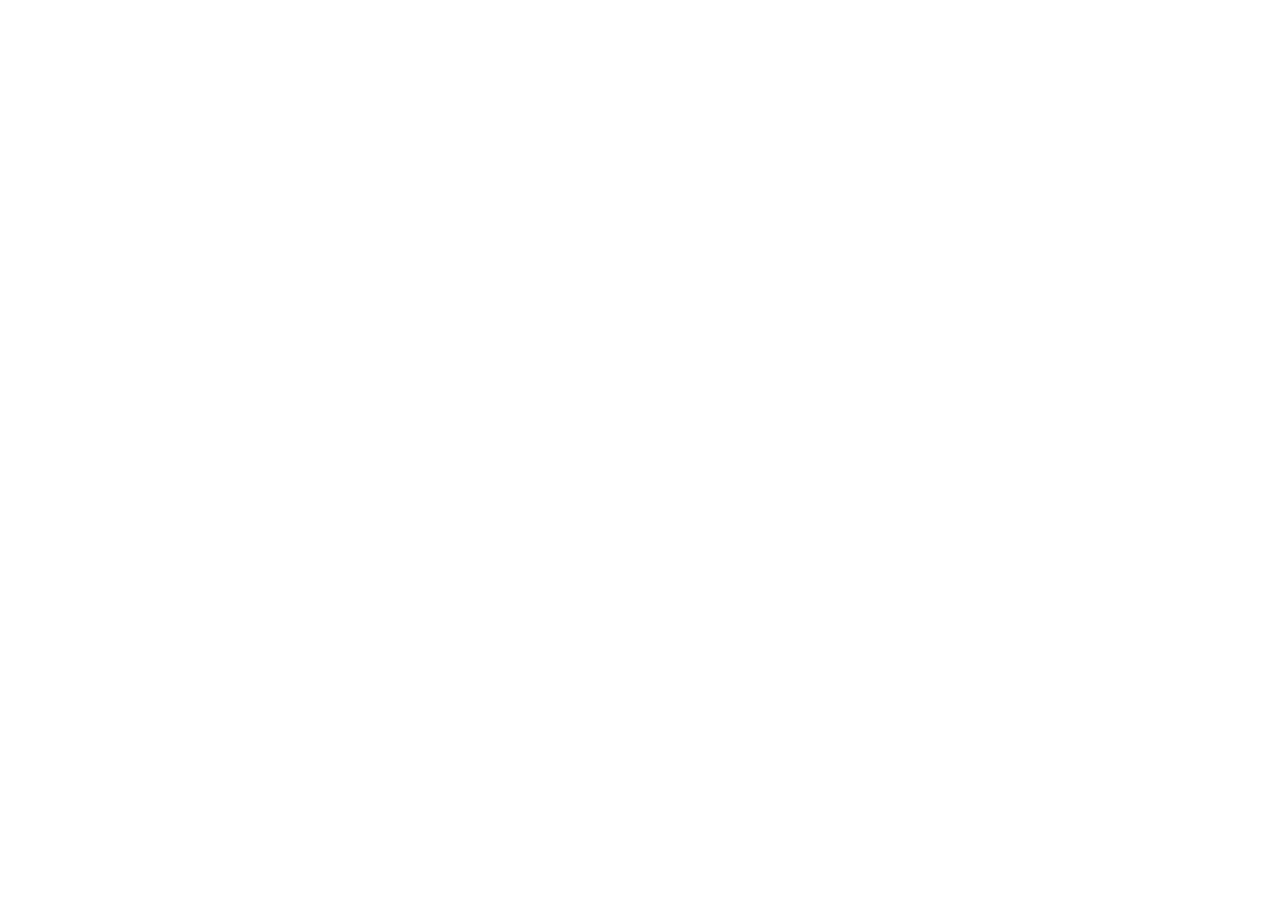
==== index.html @ 61005b3b "index" ====
<!DOCTYPE html>
<html lang="es">
<head>
  <meta charset="UTF-8" />
  <meta name="viewport" content="width=device-width, initial-scale=1.0" />
  <title>Tracked — Tu lista de series</title>
  <link rel="preconnect" href="https://fonts.googleapis.com" />
  <link rel="preconnect" href="https://fonts.gstatic.com" crossorigin />
  <link href="https://fonts.googleapis.com/css2?family=Playfair+Display:ital,wght@0,700;0,900;1,700&family=DM+Sans:wght@300;400;500;600&display=swap" rel="stylesheet" />
  <link rel="stylesheet" href="css/styles.css" />
</head>
<body>

  <!-- Partials are injected here by loader.js -->
  <div id="app-root"></div>

  <!-- Toast lives outside partials so it's always available -->
  <div id="toast" class="toast hidden"></div>

  <!-- Load order matters: loader first, then the rest -->
  <script src="js/loader.js"></script>
  <script src="js/api.js"></script>
  <script src="js/ui.js"></script>
  <script src="js/export.js"></script>
  <script src="js/main.js"></script>
</body>
</html>
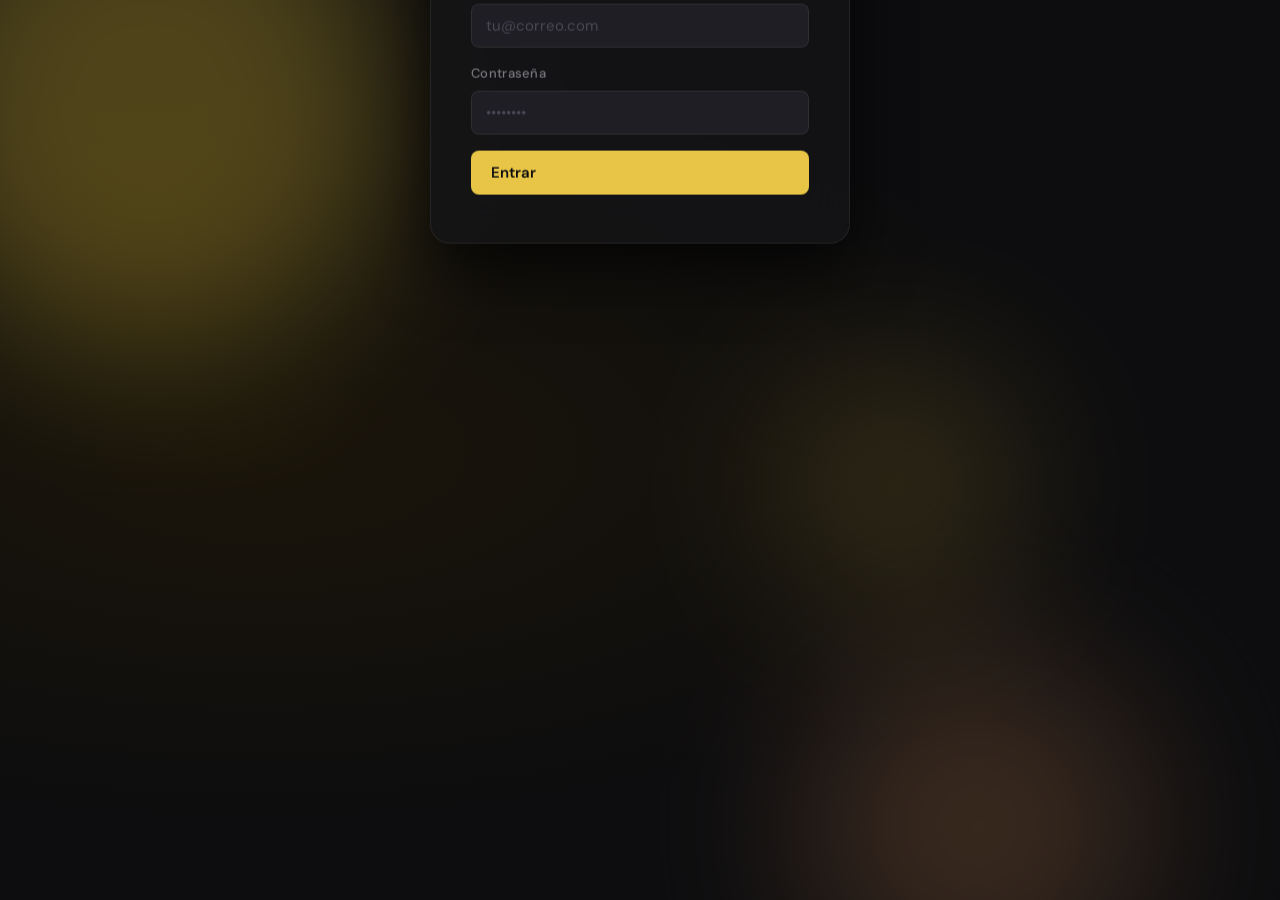
==== commit 8cddd3dc: "Correccion de identidad" ====
--- a/index.html
+++ b/index.html
@@ -1,14 +1,18 @@
 <!DOCTYPE html>
 <html lang="es">
+
 <head>
   <meta charset="UTF-8" />
   <meta name="viewport" content="width=device-width, initial-scale=1.0" />
   <title>Tracked — Tu lista de series</title>
   <link rel="preconnect" href="https://fonts.googleapis.com" />
   <link rel="preconnect" href="https://fonts.gstatic.com" crossorigin />
-  <link href="https://fonts.googleapis.com/css2?family=Playfair+Display:ital,wght@0,700;0,900;1,700&family=DM+Sans:wght@300;400;500;600&display=swap" rel="stylesheet" />
+  <link
+    href="https://fonts.googleapis.com/css2?family=Playfair+Display:ital,wght@0,700;0,900;1,700&family=DM+Sans:wght@300;400;500;600&display=swap"
+    rel="stylesheet" />
   <link rel="stylesheet" href="css/styles.css" />
 </head>
+
 <body>
 
   <!-- Partials are injected here by loader.js -->
@@ -24,4 +28,5 @@
   <script src="js/export.js"></script>
   <script src="js/main.js"></script>
 </body>
+
 </html>
--- a/css/styles.css
+++ b/css/styles.css
@@ -0,0 +1,864 @@
+/* ── Variables ──────────────────────────────────────────────────────────── */
+:root {
+  --bg:           #0d0d0f;
+  --bg-card:      #141417;
+  --bg-card-hover:#1a1a1f;
+  --bg-input:     #1e1e24;
+  --bg-modal:     #16161b;
+
+  --accent:       #e8c547;
+  --accent-dim:   #c9a92e;
+  --accent-glow:  rgba(232,197,71,0.15);
+
+  --text:         #f0ede8;
+  --text-muted:   #7a7880;
+  --text-dim:     #4a4857;
+
+  --border:       rgba(255,255,255,0.07);
+  --border-focus: rgba(232,197,71,0.5);
+
+  --status-watching:     #4fc3f7;
+  --status-completed:    #81c784;
+  --status-dropped:      #e57373;
+  --status-plan_to_watch:#ffb74d;
+
+  --radius:   12px;
+  --radius-lg:20px;
+  --shadow:   0 8px 32px rgba(0,0,0,0.5);
+  --shadow-lg:0 24px 64px rgba(0,0,0,0.7);
+
+  --font-display: 'Playfair Display', Georgia, serif;
+  --font-body:    'DM Sans', system-ui, sans-serif;
+
+  --nav-h: 64px;
+}
+
+/* ── Reset ──────────────────────────────────────────────────────────────── */
+*, *::before, *::after { box-sizing: border-box; margin: 0; padding: 0; }
+html { scroll-behavior: smooth; }
+
+body {
+  background: var(--bg);
+  color: var(--text);
+  font-family: var(--font-body);
+  font-size: 15px;
+  line-height: 1.6;
+  min-height: 100vh;
+  overflow-x: hidden;
+}
+
+/* ── Screens ────────────────────────────────────────────────────────────── */
+.screen { min-height: 100vh; }
+.hidden { display: none !important; }
+
+/* ── Auth ───────────────────────────────────────────────────────────────── */
+.auth-bg {
+  position: fixed; inset: 0; z-index: 0;
+  overflow: hidden;
+  background: radial-gradient(ellipse at 20% 50%, #1a150a 0%, #0d0d0f 60%);
+}
+
+.auth-orb {
+  position: absolute;
+  border-radius: 50%;
+  filter: blur(80px);
+  opacity: 0.35;
+  animation: drift 12s ease-in-out infinite alternate;
+}
+.auth-orb--1 {
+  width: 500px; height: 500px;
+  background: #c9a92e;
+  top: -150px; left: -100px;
+  animation-delay: 0s;
+}
+.auth-orb--2 {
+  width: 350px; height: 350px;
+  background: #8b5e3c;
+  bottom: -100px; right: 10%;
+  animation-delay: -4s;
+}
+.auth-orb--3 {
+  width: 250px; height: 250px;
+  background: #e8c547;
+  top: 40%; right: 20%;
+  animation-delay: -8s;
+  opacity: 0.15;
+}
+
+@keyframes drift {
+  from { transform: translate(0, 0) scale(1); }
+  to   { transform: translate(30px, -20px) scale(1.05); }
+}
+
+.auth-card {
+  position: relative; z-index: 1;
+  width: 420px; max-width: calc(100vw - 32px);
+  margin: 0 auto;
+  padding: 48px 40px;
+  background: rgba(20,20,23,0.85);
+  backdrop-filter: blur(24px);
+  border: 1px solid var(--border);
+  border-radius: var(--radius-lg);
+  box-shadow: var(--shadow-lg);
+
+  /* Center vertically */
+  position: relative;
+  top: 50%;
+  transform: translateY(-50%);
+  margin-top: 0;
+
+  animation: slideUp 0.5s cubic-bezier(0.16,1,0.3,1) both;
+}
+
+@keyframes slideUp {
+  from { opacity: 0; transform: translateY(calc(-50% + 24px)); }
+  to   { opacity: 1; transform: translateY(-50%); }
+}
+
+.auth-brand {
+  display: flex;
+  align-items: center;
+  gap: 10px;
+  margin-bottom: 6px;
+}
+
+.brand-dot {
+  width: 10px; height: 10px;
+  background: var(--accent);
+  border-radius: 50%;
+  box-shadow: 0 0 12px var(--accent);
+  flex-shrink: 0;
+}
+
+.brand-name {
+  font-family: var(--font-display);
+  font-size: 28px;
+  font-weight: 900;
+  letter-spacing: -0.5px;
+  color: var(--text);
+}
+
+.auth-tagline {
+  color: var(--text-muted);
+  font-size: 14px;
+  margin-bottom: 28px;
+}
+
+/* Tabs */
+.auth-tabs {
+  display: flex;
+  gap: 4px;
+  background: var(--bg-input);
+  border-radius: 8px;
+  padding: 4px;
+  margin-bottom: 28px;
+}
+
+.auth-tab {
+  flex: 1;
+  padding: 8px;
+  border: none;
+  border-radius: 6px;
+  background: transparent;
+  color: var(--text-muted);
+  font-family: var(--font-body);
+  font-size: 14px;
+  font-weight: 500;
+  cursor: pointer;
+  transition: all 0.2s;
+}
+
+.auth-tab.active {
+  background: var(--accent);
+  color: #0d0d0f;
+  font-weight: 600;
+}
+
+/* Forms */
+.auth-form { display: flex; flex-direction: column; gap: 16px; }
+
+.field { display: flex; flex-direction: column; gap: 6px; }
+
+.field label {
+  font-size: 13px;
+  font-weight: 500;
+  color: var(--text-muted);
+  letter-spacing: 0.3px;
+}
+
+.field input,
+.field select,
+.field textarea {
+  background: var(--bg-input);
+  border: 1px solid var(--border);
+  border-radius: 8px;
+  padding: 11px 14px;
+  color: var(--text);
+  font-family: var(--font-body);
+  font-size: 15px;
+  outline: none;
+  transition: border-color 0.2s, box-shadow 0.2s;
+  width: 100%;
+}
+
+.field input:focus,
+.field select:focus,
+.field textarea:focus {
+  border-color: var(--border-focus);
+  box-shadow: 0 0 0 3px var(--accent-glow);
+}
+
+.field input::placeholder,
+.field textarea::placeholder { color: var(--text-dim); }
+
+.field textarea { resize: vertical; min-height: 80px; }
+
+.field select {
+  appearance: none;
+  background-image: url("data:image/svg+xml,%3Csvg xmlns='http://www.w3.org/2000/svg' width='12' height='12' viewBox='0 0 24 24' fill='none' stroke='%237a7880' stroke-width='2'%3E%3Cpath d='M6 9l6 6 6-6'/%3E%3C/svg%3E");
+  background-repeat: no-repeat;
+  background-position: right 12px center;
+  padding-right: 36px;
+  cursor: pointer;
+}
+
+.field select option { background: var(--bg-modal); }
+
+/* Buttons */
+.btn-primary {
+  background: var(--accent);
+  color: #0d0d0f;
+  border: none;
+  border-radius: 8px;
+  padding: 12px 20px;
+  font-family: var(--font-body);
+  font-size: 15px;
+  font-weight: 600;
+  cursor: pointer;
+  transition: all 0.2s;
+  display: inline-flex;
+  align-items: center;
+  gap: 8px;
+  white-space: nowrap;
+}
+
+.btn-primary:hover {
+  background: var(--accent-dim);
+  transform: translateY(-1px);
+  box-shadow: 0 4px 16px rgba(232,197,71,0.3);
+}
+
+.btn-primary:active { transform: translateY(0); }
+
+.btn-primary:disabled {
+  opacity: 0.5;
+  cursor: not-allowed;
+  transform: none;
+}
+
+.btn-ghost {
+  background: transparent;
+  color: var(--text-muted);
+  border: 1px solid var(--border);
+  border-radius: 8px;
+  padding: 10px 16px;
+  font-family: var(--font-body);
+  font-size: 14px;
+  font-weight: 500;
+  cursor: pointer;
+  transition: all 0.2s;
+}
+
+.btn-ghost:hover {
+  color: var(--text);
+  border-color: rgba(255,255,255,0.2);
+  background: rgba(255,255,255,0.04);
+}
+
+.btn-sm { padding: 8px 14px; font-size: 13px; }
+
+.btn-danger {
+  background: #e57373;
+  color: #fff;
+  border: none;
+  border-radius: 8px;
+  padding: 10px 20px;
+  font-family: var(--font-body);
+  font-size: 14px;
+  font-weight: 600;
+  cursor: pointer;
+  transition: all 0.2s;
+}
+
+.btn-danger:hover { background: #ef5350; }
+
+.btn-icon { font-size: 20px; line-height: 1; }
+
+/* Errors */
+.form-error {
+  background: rgba(229,115,115,0.12);
+  border: 1px solid rgba(229,115,115,0.3);
+  border-radius: 8px;
+  color: #e57373;
+  font-size: 13px;
+  padding: 10px 14px;
+}
+
+/* Required star */
+.required { color: var(--accent); }
+
+/* ── Navbar ──────────────────────────────────────────────────────────────── */
+.navbar {
+  position: sticky; top: 0; z-index: 100;
+  height: var(--nav-h);
+  display: flex;
+  align-items: center;
+  justify-content: space-between;
+  padding: 0 32px;
+  background: rgba(13,13,15,0.85);
+  backdrop-filter: blur(20px);
+  border-bottom: 1px solid var(--border);
+}
+
+.nav-brand { display: flex; align-items: center; gap: 10px; }
+
+.nav-right {
+  display: flex;
+  align-items: center;
+  gap: 16px;
+}
+
+.nav-user {
+  font-size: 13px;
+  color: var(--text-muted);
+  font-weight: 500;
+}
+
+/* ── App Header ──────────────────────────────────────────────────────────── */
+.app-header {
+  padding: 40px 32px 0;
+  max-width: 1400px;
+  margin: 0 auto;
+  width: 100%;
+}
+
+.header-content {
+  display: flex;
+  align-items: center;
+  justify-content: space-between;
+  margin-bottom: 28px;
+}
+
+.header-title {
+  font-family: var(--font-display);
+  font-size: 42px;
+  font-weight: 900;
+  letter-spacing: -1px;
+  line-height: 1;
+}
+
+/* Filters bar */
+.filters-bar {
+  display: flex;
+  align-items: center;
+  gap: 12px;
+  flex-wrap: wrap;
+  padding-bottom: 24px;
+  border-bottom: 1px solid var(--border);
+}
+
+.search-wrap {
+  position: relative;
+  flex: 1;
+  min-width: 200px;
+  max-width: 340px;
+}
+
+.search-icon {
+  position: absolute;
+  left: 12px; top: 50%;
+  transform: translateY(-50%);
+  width: 16px; height: 16px;
+  color: var(--text-dim);
+  pointer-events: none;
+}
+
+.search-input {
+  width: 100%;
+  background: var(--bg-input);
+  border: 1px solid var(--border);
+  border-radius: 8px;
+  padding: 9px 14px 9px 38px;
+  color: var(--text);
+  font-family: var(--font-body);
+  font-size: 14px;
+  outline: none;
+  transition: border-color 0.2s;
+}
+
+.search-input:focus { border-color: var(--border-focus); }
+.search-input::placeholder { color: var(--text-dim); }
+
+.filter-pills {
+  display: flex;
+  gap: 6px;
+  flex-wrap: wrap;
+}
+
+.pill {
+  background: var(--bg-input);
+  border: 1px solid var(--border);
+  border-radius: 100px;
+  padding: 6px 14px;
+  color: var(--text-muted);
+  font-family: var(--font-body);
+  font-size: 13px;
+  font-weight: 500;
+  cursor: pointer;
+  transition: all 0.2s;
+  white-space: nowrap;
+}
+
+.pill:hover { color: var(--text); border-color: rgba(255,255,255,0.2); }
+
+.pill.active {
+  background: var(--accent);
+  border-color: var(--accent);
+  color: #0d0d0f;
+  font-weight: 600;
+}
+
+.sort-select {
+  background: var(--bg-input);
+  border: 1px solid var(--border);
+  border-radius: 8px;
+  padding: 8px 32px 8px 12px;
+  color: var(--text-muted);
+  font-family: var(--font-body);
+  font-size: 13px;
+  outline: none;
+  cursor: pointer;
+  appearance: none;
+  background-image: url("data:image/svg+xml,%3Csvg xmlns='http://www.w3.org/2000/svg' width='12' height='12' viewBox='0 0 24 24' fill='none' stroke='%237a7880' stroke-width='2'%3E%3Cpath d='M6 9l6 6 6-6'/%3E%3C/svg%3E");
+  background-repeat: no-repeat;
+  background-position: right 10px center;
+}
+
+.sort-select option { background: var(--bg-modal); }
+
+/* ── Stats bar ───────────────────────────────────────────────────────────── */
+.stats-bar {
+  display: flex;
+  gap: 32px;
+  padding: 20px 32px;
+  max-width: 1400px;
+  margin: 0 auto;
+}
+
+.stat { display: flex; align-items: baseline; gap: 8px; }
+
+.stat-num {
+  font-family: var(--font-display);
+  font-size: 28px;
+  font-weight: 700;
+  color: var(--accent);
+  line-height: 1;
+  transition: all 0.3s;
+}
+
+.stat-label {
+  font-size: 13px;
+  color: var(--text-muted);
+}
+
+/* ── Series Grid ─────────────────────────────────────────────────────────── */
+.series-grid {
+  display: grid;
+  grid-template-columns: repeat(auto-fill, minmax(220px, 1fr));
+  gap: 20px;
+  padding: 0 32px 40px;
+  max-width: 1400px;
+  margin: 0 auto;
+}
+
+/* ── Series Card ─────────────────────────────────────────────────────────── */
+.series-card {
+  background: var(--bg-card);
+  border: 1px solid var(--border);
+  border-radius: var(--radius-lg);
+  overflow: hidden;
+  cursor: pointer;
+  transition: all 0.25s cubic-bezier(0.16,1,0.3,1);
+  animation: cardIn 0.4s cubic-bezier(0.16,1,0.3,1) both;
+  position: relative;
+}
+
+@keyframes cardIn {
+  from { opacity: 0; transform: translateY(16px) scale(0.97); }
+  to   { opacity: 1; transform: translateY(0) scale(1); }
+}
+
+.series-card:hover {
+  background: var(--bg-card-hover);
+  border-color: rgba(255,255,255,0.14);
+  transform: translateY(-4px);
+  box-shadow: 0 16px 40px rgba(0,0,0,0.5);
+}
+
+/* Cover image */
+.card-cover {
+  width: 100%;
+  aspect-ratio: 2/3;
+  object-fit: cover;
+  display: block;
+  background: var(--bg-input);
+}
+
+.card-cover-placeholder {
+  width: 100%;
+  aspect-ratio: 2/3;
+  background: linear-gradient(135deg, #1e1e24 0%, #16161b 100%);
+  display: flex;
+  align-items: center;
+  justify-content: center;
+  font-size: 48px;
+  color: var(--text-dim);
+  user-select: none;
+}
+
+/* Status badge */
+.card-status {
+  position: absolute;
+  top: 12px; left: 12px;
+  padding: 3px 10px;
+  border-radius: 100px;
+  font-size: 11px;
+  font-weight: 600;
+  letter-spacing: 0.3px;
+  backdrop-filter: blur(8px);
+}
+
+.status--watching     { background: rgba(79,195,247,0.18); color: var(--status-watching); border: 1px solid rgba(79,195,247,0.3); }
+.status--completed    { background: rgba(129,199,132,0.18); color: var(--status-completed); border: 1px solid rgba(129,199,132,0.3); }
+.status--dropped      { background: rgba(229,115,115,0.18); color: var(--status-dropped); border: 1px solid rgba(229,115,115,0.3); }
+.status--plan_to_watch{ background: rgba(255,183,77,0.18); color: var(--status-plan_to_watch); border: 1px solid rgba(255,183,77,0.3); }
+
+/* Card body */
+.card-body {
+  padding: 14px 16px 16px;
+}
+
+.card-title {
+  font-family: var(--font-display);
+  font-size: 16px;
+  font-weight: 700;
+  line-height: 1.3;
+  margin-bottom: 4px;
+  display: -webkit-box;
+  -webkit-line-clamp: 2;
+  -webkit-box-orient: vertical;
+  overflow: hidden;
+}
+
+.card-genre {
+  font-size: 12px;
+  color: var(--text-muted);
+  margin-bottom: 10px;
+}
+
+.card-meta {
+  display: flex;
+  align-items: center;
+  justify-content: space-between;
+}
+
+.card-rating {
+  display: flex;
+  align-items: center;
+  gap: 5px;
+  font-size: 13px;
+  font-weight: 600;
+  color: var(--accent);
+}
+
+.card-rating svg {
+  width: 13px; height: 13px;
+  fill: var(--accent);
+}
+
+.card-rating--none { color: var(--text-dim); }
+
+/* Card actions */
+.card-actions {
+  display: flex;
+  gap: 6px;
+}
+
+.card-btn {
+  background: rgba(255,255,255,0.06);
+  border: 1px solid var(--border);
+  border-radius: 6px;
+  padding: 5px 10px;
+  color: var(--text-muted);
+  font-size: 12px;
+  cursor: pointer;
+  transition: all 0.15s;
+}
+
+.card-btn:hover { color: var(--text); background: rgba(255,255,255,0.1); }
+
+.card-btn--danger:hover { color: var(--status-dropped); border-color: rgba(229,115,115,0.3); }
+
+/* ── Empty state ─────────────────────────────────────────────────────────── */
+.empty-state {
+  text-align: center;
+  padding: 80px 32px;
+  animation: fadeIn 0.4s ease;
+}
+
+@keyframes fadeIn { from { opacity:0 } to { opacity:1 } }
+
+.empty-icon { font-size: 64px; margin-bottom: 16px; }
+
+.empty-title {
+  font-family: var(--font-display);
+  font-size: 24px;
+  font-weight: 700;
+  margin-bottom: 8px;
+}
+
+.empty-sub {
+  color: var(--text-muted);
+  margin-bottom: 24px;
+}
+
+/* ── Pagination ──────────────────────────────────────────────────────────── */
+.pagination {
+  display: flex;
+  justify-content: center;
+  gap: 8px;
+  padding: 0 32px 48px;
+  flex-wrap: wrap;
+}
+
+.page-btn {
+  background: var(--bg-input);
+  border: 1px solid var(--border);
+  border-radius: 8px;
+  padding: 8px 14px;
+  color: var(--text-muted);
+  font-family: var(--font-body);
+  font-size: 14px;
+  cursor: pointer;
+  transition: all 0.15s;
+  min-width: 40px;
+  text-align: center;
+}
+
+.page-btn:hover { color: var(--text); border-color: rgba(255,255,255,0.2); }
+
+.page-btn.active {
+  background: var(--accent);
+  border-color: var(--accent);
+  color: #0d0d0f;
+  font-weight: 600;
+}
+
+.page-btn:disabled { opacity: 0.3; cursor: not-allowed; }
+
+/* ── Modal ───────────────────────────────────────────────────────────────── */
+.modal-overlay {
+  position: fixed; inset: 0; z-index: 200;
+  background: rgba(0,0,0,0.75);
+  backdrop-filter: blur(6px);
+  display: flex;
+  align-items: center;
+  justify-content: center;
+  padding: 16px;
+  animation: fadeIn 0.15s ease;
+}
+
+.modal {
+  background: var(--bg-modal);
+  border: 1px solid var(--border);
+  border-radius: var(--radius-lg);
+  width: 100%;
+  max-width: 600px;
+  max-height: 90vh;
+  overflow-y: auto;
+  box-shadow: var(--shadow-lg);
+  animation: modalIn 0.25s cubic-bezier(0.16,1,0.3,1);
+}
+
+.modal--sm { max-width: 380px; }
+
+@keyframes modalIn {
+  from { opacity: 0; transform: scale(0.96) translateY(8px); }
+  to   { opacity: 1; transform: scale(1) translateY(0); }
+}
+
+.modal-header {
+  display: flex;
+  align-items: center;
+  justify-content: space-between;
+  padding: 20px 24px;
+  border-bottom: 1px solid var(--border);
+}
+
+.modal-header h3 {
+  font-family: var(--font-display);
+  font-size: 20px;
+  font-weight: 700;
+}
+
+.modal-close {
+  background: none;
+  border: none;
+  color: var(--text-muted);
+  font-size: 18px;
+  cursor: pointer;
+  padding: 4px 8px;
+  border-radius: 6px;
+  transition: all 0.15s;
+}
+
+.modal-close:hover { color: var(--text); background: rgba(255,255,255,0.06); }
+
+.modal-body {
+  padding: 24px;
+  display: flex;
+  gap: 24px;
+}
+
+.modal-fields {
+  flex: 1;
+  display: flex;
+  flex-direction: column;
+  gap: 16px;
+}
+
+.field-row {
+  display: grid;
+  grid-template-columns: 1fr 1fr;
+  gap: 12px;
+}
+
+.modal-footer {
+  display: flex;
+  align-items: center;
+  justify-content: flex-end;
+  gap: 10px;
+  padding: 16px 24px;
+  border-top: 1px solid var(--border);
+  flex-wrap: wrap;
+}
+
+/* Cover upload */
+.cover-upload {
+  width: 140px;
+  flex-shrink: 0;
+  cursor: pointer;
+  border-radius: var(--radius);
+  overflow: hidden;
+  border: 2px dashed var(--border);
+  aspect-ratio: 2/3;
+  display: flex;
+  align-items: center;
+  justify-content: center;
+  transition: border-color 0.2s;
+  position: relative;
+}
+
+.cover-upload:hover { border-color: var(--accent); }
+
+.cover-preview {
+  width: 100%; height: 100%;
+  object-fit: cover;
+  display: block;
+}
+
+.cover-placeholder {
+  display: flex;
+  flex-direction: column;
+  align-items: center;
+  gap: 6px;
+  padding: 16px;
+  text-align: center;
+  color: var(--text-dim);
+  font-size: 12px;
+  pointer-events: none;
+}
+
+.upload-icon { font-size: 28px; }
+
+.upload-hint {
+  font-size: 10px;
+  color: var(--text-dim);
+  line-height: 1.4;
+}
+
+/* ── Toast ───────────────────────────────────────────────────────────────── */
+.toast {
+  position: fixed;
+  bottom: 32px; right: 32px;
+  z-index: 300;
+  background: var(--bg-card);
+  border: 1px solid var(--border);
+  border-radius: 10px;
+  padding: 14px 20px;
+  font-size: 14px;
+  font-weight: 500;
+  box-shadow: var(--shadow);
+  max-width: 320px;
+  animation: toastIn 0.3s cubic-bezier(0.16,1,0.3,1);
+}
+
+.toast--success { border-color: rgba(129,199,132,0.4); color: var(--status-completed); }
+.toast--error   { border-color: rgba(229,115,115,0.4); color: var(--status-dropped); }
+
+@keyframes toastIn {
+  from { opacity:0; transform: translateY(12px) scale(0.95); }
+  to   { opacity:1; transform: translateY(0) scale(1); }
+}
+
+/* ── Loading skeleton ────────────────────────────────────────────────────── */
+.skeleton {
+  background: linear-gradient(90deg, var(--bg-card) 25%, var(--bg-card-hover) 50%, var(--bg-card) 75%);
+  background-size: 200% 100%;
+  animation: shimmer 1.4s infinite;
+  border-radius: var(--radius);
+}
+
+@keyframes shimmer {
+  from { background-position: 200% 0; }
+  to   { background-position: -200% 0; }
+}
+
+/* ── Scrollbar ───────────────────────────────────────────────────────────── */
+::-webkit-scrollbar { width: 6px; }
+::-webkit-scrollbar-track { background: transparent; }
+::-webkit-scrollbar-thumb { background: var(--bg-input); border-radius: 3px; }
+::-webkit-scrollbar-thumb:hover { background: var(--text-dim); }
+
+/* ── Responsive ──────────────────────────────────────────────────────────── */
+@media (max-width: 768px) {
+  .navbar { padding: 0 16px; }
+
+  .app-header { padding: 24px 16px 0; }
+
+  .header-title { font-size: 28px; }
+
+  .series-grid { padding: 0 16px 32px; grid-template-columns: repeat(auto-fill, minmax(160px, 1fr)); gap: 12px; }
+
+  .stats-bar { padding: 16px; gap: 20px; }
+
+  .filters-bar { gap: 8px; }
+
+  .search-wrap { min-width: 100%; max-width: 100%; order: -1; }
+
+  .modal-body { flex-direction: column; }
+
+  .cover-upload { width: 100%; aspect-ratio: 16/9; }
+
+  .field-row { grid-template-columns: 1fr; }
+}
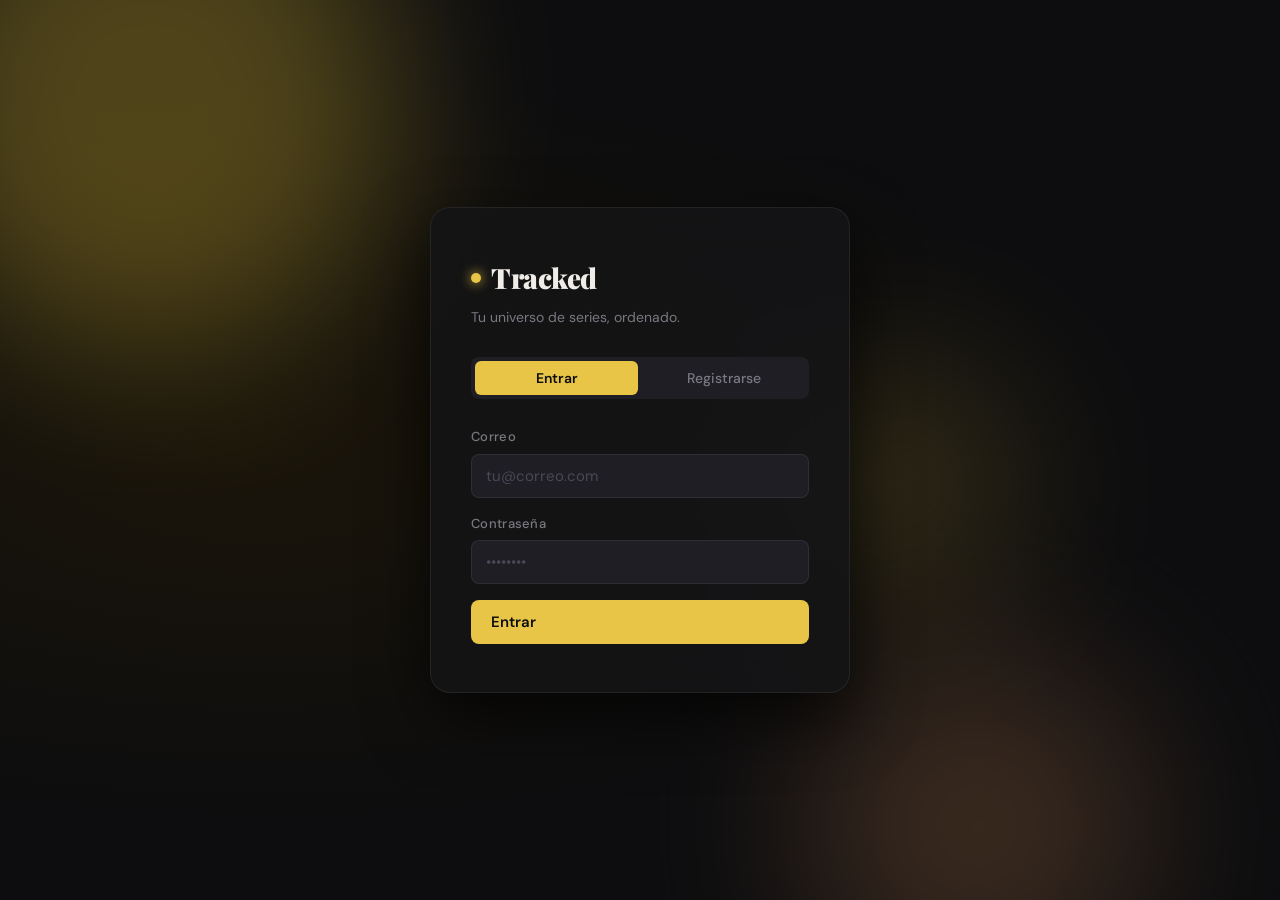
==== commit 34de48aa: "integracion de una pagina de detalles y correccion al momento de serrar sesion" ====
--- a/index.html
+++ b/index.html
@@ -27,6 +27,7 @@
   <script src="js/ui.js"></script>
   <script src="js/export.js"></script>
   <script src="js/main.js"></script>
+  <script src="js/detail.js"></script>
 </body>
 
 </html>
--- a/css/styles.css
+++ b/css/styles.css
@@ -51,6 +51,14 @@
 .screen { min-height: 100vh; }
 .hidden { display: none !important; }
 
+/* Auth screen: full viewport flex container to center the card */
+#auth-screen {
+  display: flex;
+  align-items: center;
+  justify-content: center;
+  min-height: 100vh;
+}
+
 /* ── Auth ───────────────────────────────────────────────────────────────── */
 .auth-bg {
   position: fixed; inset: 0; z-index: 0;
@@ -101,18 +109,12 @@
   border-radius: var(--radius-lg);
   box-shadow: var(--shadow-lg);
 
-  /* Center vertically */
-  position: relative;
-  top: 50%;
-  transform: translateY(-50%);
-  margin-top: 0;
-
-  animation: slideUp 0.5s cubic-bezier(0.16,1,0.3,1) both;
+  animation: slideUp 0.4s cubic-bezier(0.16,1,0.3,1) both;
 }
 
 @keyframes slideUp {
-  from { opacity: 0; transform: translateY(calc(-50% + 24px)); }
-  to   { opacity: 1; transform: translateY(-50%); }
+  from { opacity: 0; transform: translateY(20px); }
+  to   { opacity: 1; transform: translateY(0); }
 }
 
 .auth-brand {
@@ -861,4 +863,175 @@
   .cover-upload { width: 100%; aspect-ratio: 16/9; }
 
   .field-row { grid-template-columns: 1fr; }
+}
+
+/* ── Detail Drawer ───────────────────────────────────────────────────────── */
+.detail-overlay {
+  position: fixed; inset: 0; z-index: 200;
+  background: rgba(0,0,0,0.6);
+  backdrop-filter: blur(4px);
+  animation: fadeIn 0.2s ease;
+  display: flex;
+  justify-content: flex-end;
+}
+
+.detail-drawer {
+  width: 420px;
+  max-width: 100vw;
+  height: 100vh;
+  background: var(--bg-modal);
+  border-left: 1px solid var(--border);
+  overflow-y: auto;
+  box-shadow: -16px 0 48px rgba(0,0,0,0.5);
+  animation: drawerIn 0.3s cubic-bezier(0.16,1,0.3,1);
+  position: relative;
+}
+
+@keyframes drawerIn {
+  from { transform: translateX(100%); }
+  to   { transform: translateX(0); }
+}
+
+.detail-close {
+  position: absolute;
+  top: 16px; right: 16px;
+  background: rgba(255,255,255,0.06);
+  border: 1px solid var(--border);
+  border-radius: 8px;
+  color: var(--text-muted);
+  font-size: 16px;
+  cursor: pointer;
+  padding: 6px 10px;
+  transition: all 0.15s;
+  z-index: 1;
+}
+
+.detail-close:hover { color: var(--text); background: rgba(255,255,255,0.1); }
+
+.detail-hero {
+  position: relative;
+}
+
+.detail-cover-wrap {
+  width: 100%;
+  aspect-ratio: 16/9;
+  overflow: hidden;
+  background: var(--bg-input);
+}
+
+.detail-cover {
+  width: 100%; height: 100%;
+  object-fit: cover;
+  display: block;
+}
+
+.detail-cover-placeholder {
+  width: 100%; height: 100%;
+  display: flex;
+  align-items: center;
+  justify-content: center;
+  font-size: 64px;
+  background: linear-gradient(135deg, #1e1e24 0%, #16161b 100%);
+}
+
+.detail-hero .card-status {
+  position: absolute;
+  bottom: 12px; left: 16px;
+  top: auto;
+}
+
+.detail-body {
+  padding: 24px;
+  display: flex;
+  flex-direction: column;
+  gap: 16px;
+}
+
+.detail-title {
+  font-family: var(--font-display);
+  font-size: 26px;
+  font-weight: 900;
+  letter-spacing: -0.5px;
+  line-height: 1.2;
+}
+
+.detail-genre {
+  font-size: 13px;
+  color: var(--text-muted);
+  margin-top: -8px;
+}
+
+.detail-stats {
+  display: grid;
+  grid-template-columns: 1fr 1fr;
+  gap: 12px;
+  background: var(--bg-input);
+  border: 1px solid var(--border);
+  border-radius: var(--radius);
+  padding: 16px;
+}
+
+.detail-stat {
+  display: flex;
+  flex-direction: column;
+  gap: 4px;
+}
+
+.detail-stat-label {
+  font-size: 11px;
+  color: var(--text-dim);
+  text-transform: uppercase;
+  letter-spacing: 0.5px;
+  font-weight: 600;
+}
+
+.detail-stat-value {
+  font-size: 15px;
+  font-weight: 600;
+  color: var(--text);
+}
+
+.detail-section-title {
+  font-size: 12px;
+  font-weight: 600;
+  text-transform: uppercase;
+  letter-spacing: 0.5px;
+  color: var(--text-dim);
+  margin-bottom: 8px;
+}
+
+.detail-description {
+  font-size: 14px;
+  color: var(--text-muted);
+  line-height: 1.7;
+}
+
+.detail-actions {
+  display: flex;
+  gap: 10px;
+  padding-top: 8px;
+  border-top: 1px solid var(--border);
+  margin-top: 8px;
+}
+
+.detail-actions .btn-primary { flex: 1; justify-content: center; }
+.detail-actions .btn-danger  {
+  background: transparent;
+  color: var(--status-dropped);
+  border: 1px solid rgba(229,115,115,0.3);
+  border-radius: 8px;
+  padding: 10px 20px;
+  font-family: var(--font-body);
+  font-size: 14px;
+  font-weight: 600;
+  cursor: pointer;
+  transition: all 0.2s;
+}
+.detail-actions .btn-danger:hover {
+  background: rgba(229,115,115,0.1);
+  border-color: var(--status-dropped);
+}
+
+@media (max-width: 768px) {
+  .detail-drawer { width: 100vw; }
 }
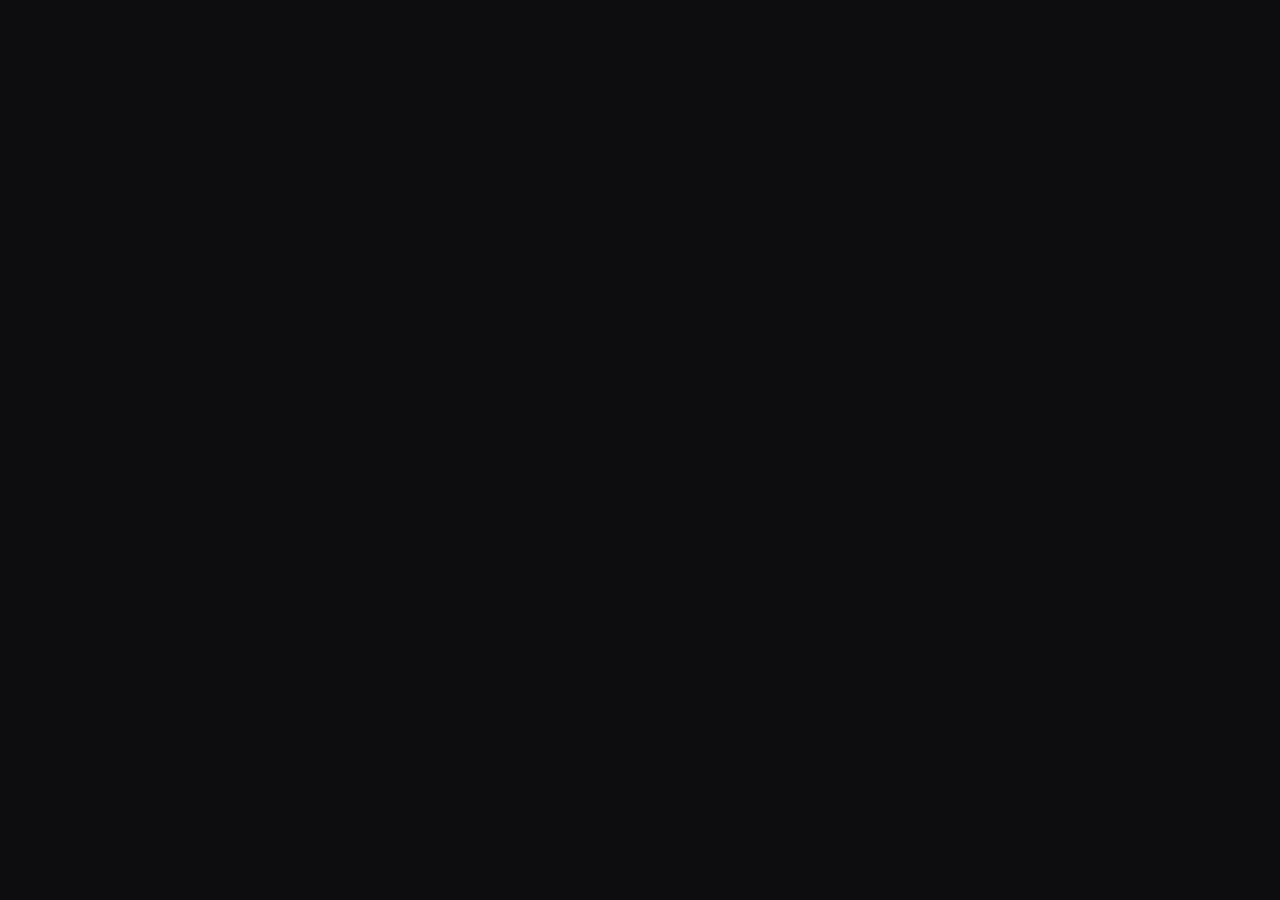
==== commit 718f146e: "Preparacion para subir a produccion, se camuflaron las credenciales del api" ====
--- a/index.html
+++ b/index.html
@@ -22,6 +22,7 @@
   <div id="toast" class="toast hidden"></div>
 
   <!-- Load order matters: loader first, then the rest -->
+  <script src="js/config.js"></script>
   <script src="js/loader.js"></script>
   <script src="js/api.js"></script>
   <script src="js/ui.js"></script>
--- a/css/styles.css
+++ b/css/styles.css
@@ -914,14 +914,16 @@
 
 .detail-cover-wrap {
   width: 100%;
-  aspect-ratio: 16/9;
+  aspect-ratio: 2/3;
   overflow: hidden;
   background: var(--bg-input);
+  max-height: 480px;
 }
 
 .detail-cover {
   width: 100%; height: 100%;
   object-fit: cover;
+  object-position: center top;
   display: block;
 }
 
@@ -1034,4 +1036,12 @@
 
 @media (max-width: 768px) {
   .detail-drawer { width: 100vw; }
-}+}
+
+/* ── Hide number input spinners ──────────────────────────────────────────── */
+input[type="number"]::-webkit-inner-spin-button,
+input[type="number"]::-webkit-outer-spin-button {
+  -webkit-appearance: none;
+  margin: 0;
+}
+input[type="number"] { -moz-appearance: textfield; }
